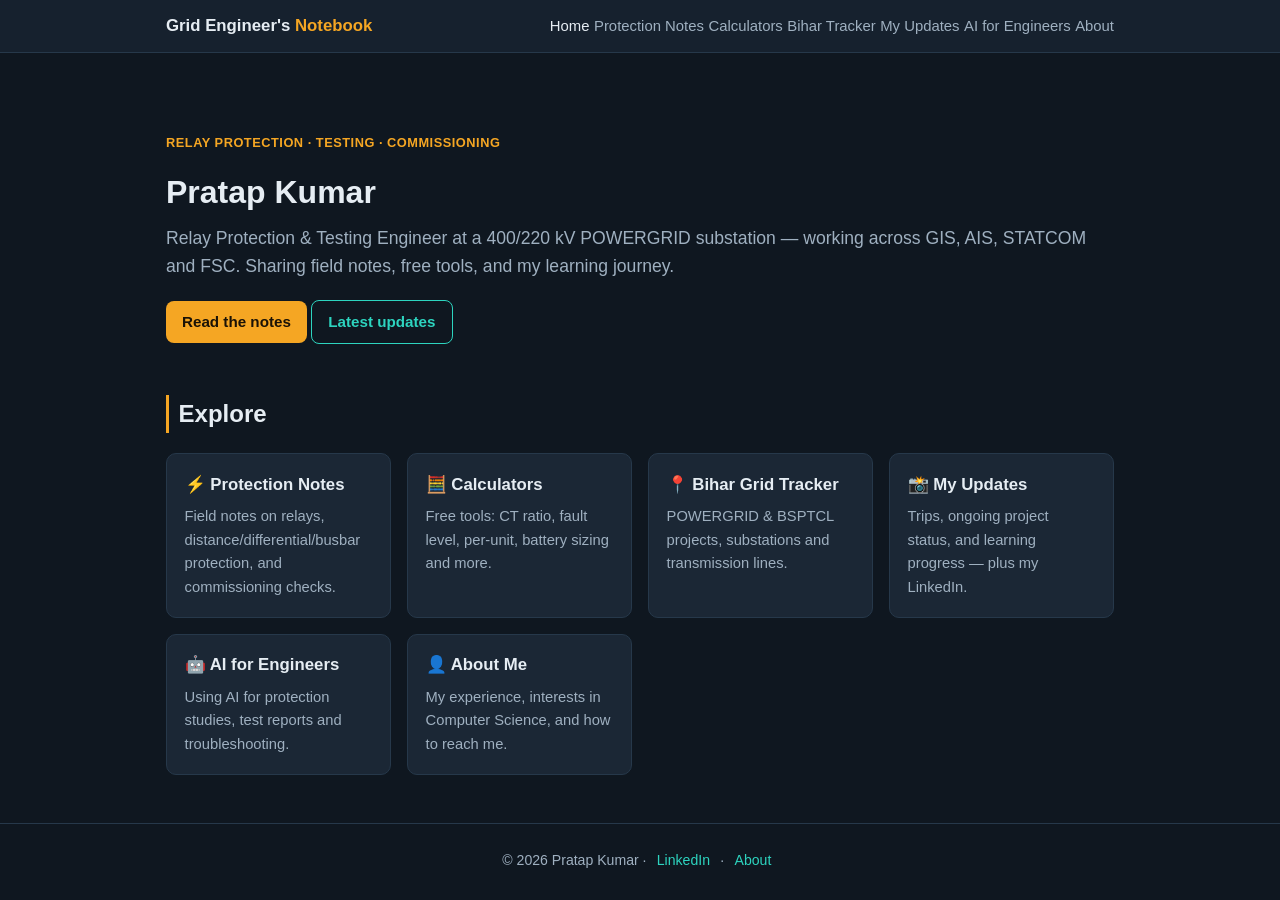
==== index.html @ d4893215 "Add files via upload" ====
<!DOCTYPE html>
<html lang="en">
<head>
  <meta charset="UTF-8">
  <meta name="viewport" content="width=device-width, initial-scale=1.0">
  <title>Pratap Kumar — Grid Engineer's Notebook</title>
  <meta name="description" content="Relay protection, testing & commissioning notes, free calculators, and updates by Pratap Kumar, POWERGRID engineer.">
  <link rel="stylesheet" href="style.css">
</head>
<body>
  <header class="site">
    <div class="nav-inner">
      <a class="brand" href="index.html">Grid Engineer's <span>Notebook</span></a>
      <nav>
        <a href="index.html" class="active">Home</a>
        <a href="notes/index.html">Protection Notes</a>
        <a href="calculators/index.html">Calculators</a>
        <a href="bihar-tracker/index.html">Bihar Tracker</a>
        <a href="updates/index.html">My Updates</a>
        <a href="ai-for-engineers/index.html">AI for Engineers</a>
        <a href="about.html">About</a>
      </nav>
    </div>
  </header>

  <main>
    <section class="hero">
      <p class="tag">Relay Protection · Testing · Commissioning</p>
      <h1>Pratap Kumar</h1>
      <p class="lead">Relay Protection &amp; Testing Engineer at a 400/220&nbsp;kV POWERGRID substation — working across GIS, AIS, STATCOM and FSC. Sharing field notes, free tools, and my learning journey.</p>
      <a class="btn" href="notes/index.html">Read the notes</a>
      <a class="btn outline" href="updates/index.html">Latest updates</a>
    </section>

    <h2>Explore</h2>
    <div class="grid">
      <a class="card" href="notes/index.html">
        <h3>⚡ Protection Notes</h3>
        <p>Field notes on relays, distance/differential/busbar protection, and commissioning checks.</p>
      </a>
      <a class="card" href="calculators/index.html">
        <h3>🧮 Calculators</h3>
        <p>Free tools: CT ratio, fault level, per-unit, battery sizing and more.</p>
      </a>
      <a class="card" href="bihar-tracker/index.html">
        <h3>📍 Bihar Grid Tracker</h3>
        <p>POWERGRID &amp; BSPTCL projects, substations and transmission lines.</p>
      </a>
      <a class="card" href="updates/index.html">
        <h3>📸 My Updates</h3>
        <p>Trips, ongoing project status, and learning progress — plus my LinkedIn.</p>
      </a>
      <a class="card" href="ai-for-engineers/index.html">
        <h3>🤖 AI for Engineers</h3>
        <p>Using AI for protection studies, test reports and troubleshooting.</p>
      </a>
      <a class="card" href="about.html">
        <h3>👤 About Me</h3>
        <p>My experience, interests in Computer Science, and how to reach me.</p>
      </a>
    </div>
  </main>

  <footer class="site">
    <div>
      © <span id="year"></span> Pratap Kumar ·
      <a href="https://www.linkedin.com/in/pratap-kumar-684b3a3b4/" target="_blank" rel="noopener">LinkedIn</a> ·
      <a href="about.html">About</a>
    </div>
  </footer>
  <script src="script.js"></script>
</body>
</html>
---- style.css ----
/* ===== Grid Engineer's Notebook — shared styles ===== */
:root {
  --bg: #0f1720;
  --bg-soft: #16212e;
  --card: #1b2735;
  --text: #e6edf3;
  --muted: #9fb0c0;
  --accent: #f5a623;      /* electric amber */
  --accent-2: #2dd4bf;    /* teal */
  --border: #26384a;
  --max: 980px;
}

* { box-sizing: border-box; }

body {
  margin: 0;
  font-family: -apple-system, "Segoe UI", Roboto, Helvetica, Arial, sans-serif;
  background: var(--bg);
  color: var(--text);
  line-height: 1.6;
}

a { color: var(--accent-2); text-decoration: none; }
a:hover { text-decoration: underline; }

/* ---- Header / nav ---- */
header.site {
  background: var(--bg-soft);
  border-bottom: 1px solid var(--border);
  position: sticky;
  top: 0;
  z-index: 10;
}
.nav-inner {
  max-width: var(--max);
  margin: 0 auto;
  padding: 0.8rem 1rem;
  display: flex;
  align-items: center;
  flex-wrap: wrap;
  gap: 0.4rem 1.1rem;
}
.brand {
  font-weight: 700;
  color: var(--text);
  margin-right: auto;
  font-size: 1.05rem;
}
.brand span { color: var(--accent); }
nav a {
  color: var(--muted);
  font-size: 0.93rem;
}
nav a:hover, nav a.active { color: var(--text); text-decoration: none; }

/* ---- Layout ---- */
main { max-width: var(--max); margin: 0 auto; padding: 1.8rem 1rem 3rem; }
.hero { padding: 2.4rem 0 1.2rem; }
.hero h1 { font-size: 2rem; margin: 0 0 0.4rem; }
.hero p.lead { color: var(--muted); font-size: 1.1rem; margin: 0.3rem 0 1.2rem; }
.tag { color: var(--accent); font-weight: 600; letter-spacing: 0.04em; text-transform: uppercase; font-size: 0.8rem; }

h2 { margin-top: 2rem; border-left: 3px solid var(--accent); padding-left: 0.6rem; }

/* ---- Cards grid ---- */
.grid {
  display: grid;
  grid-template-columns: repeat(auto-fill, minmax(220px, 1fr));
  gap: 1rem;
  margin-top: 1rem;
}
.card {
  background: var(--card);
  border: 1px solid var(--border);
  border-radius: 10px;
  padding: 1.1rem;
  display: block;
  color: var(--text);
  transition: border-color .15s, transform .15s;
}
.card:hover { border-color: var(--accent); transform: translateY(-2px); text-decoration: none; }
.card h3 { margin: 0 0 0.4rem; font-size: 1.05rem; }
.card p { margin: 0; color: var(--muted); font-size: 0.92rem; }

/* ---- Buttons ---- */
.btn {
  display: inline-block;
  background: var(--accent);
  color: #1a1206;
  font-weight: 600;
  padding: 0.55rem 1rem;
  border-radius: 8px;
  border: none;
  cursor: pointer;
  font-size: 0.95rem;
}
.btn:hover { text-decoration: none; opacity: 0.92; }
.btn.outline { background: transparent; color: var(--accent-2); border: 1px solid var(--accent-2); }

/* ---- Calculator ---- */
.calc { background: var(--card); border: 1px solid var(--border); border-radius: 10px; padding: 1.4rem; max-width: 480px; }
.calc label { display: block; margin: 0.8rem 0 0.25rem; font-size: 0.9rem; color: var(--muted); }
.calc input, .calc select {
  width: 100%; padding: 0.55rem; border-radius: 7px;
  border: 1px solid var(--border); background: var(--bg); color: var(--text); font-size: 1rem;
}
.result { margin-top: 1.2rem; padding: 1rem; background: var(--bg); border-radius: 8px; border: 1px dashed var(--accent); font-size: 1.05rem; }
.result strong { color: var(--accent); }

/* ---- Updates feed ---- */
.update {
  background: var(--card); border: 1px solid var(--border); border-radius: 10px;
  padding: 1.1rem; margin-bottom: 1rem;
}
.update .date { color: var(--accent); font-size: 0.82rem; font-weight: 600; }
.update h3 { margin: 0.2rem 0 0.5rem; }
.update img { max-width: 100%; border-radius: 8px; margin-top: 0.6rem; }
.badge { display:inline-block; font-size:0.72rem; padding:0.15rem 0.5rem; border-radius:20px; background:var(--bg-soft); color:var(--accent-2); border:1px solid var(--border); margin-left:0.4rem;}

/* ---- Footer ---- */
footer.site {
  border-top: 1px solid var(--border);
  color: var(--muted);
  font-size: 0.88rem;
  text-align: center;
  padding: 1.6rem 1rem;
}
footer.site a { margin: 0 0.4rem; }

.muted { color: var(--muted); }
ul.clean { padding-left: 1.1rem; }
ul.clean li { margin: 0.3rem 0; }
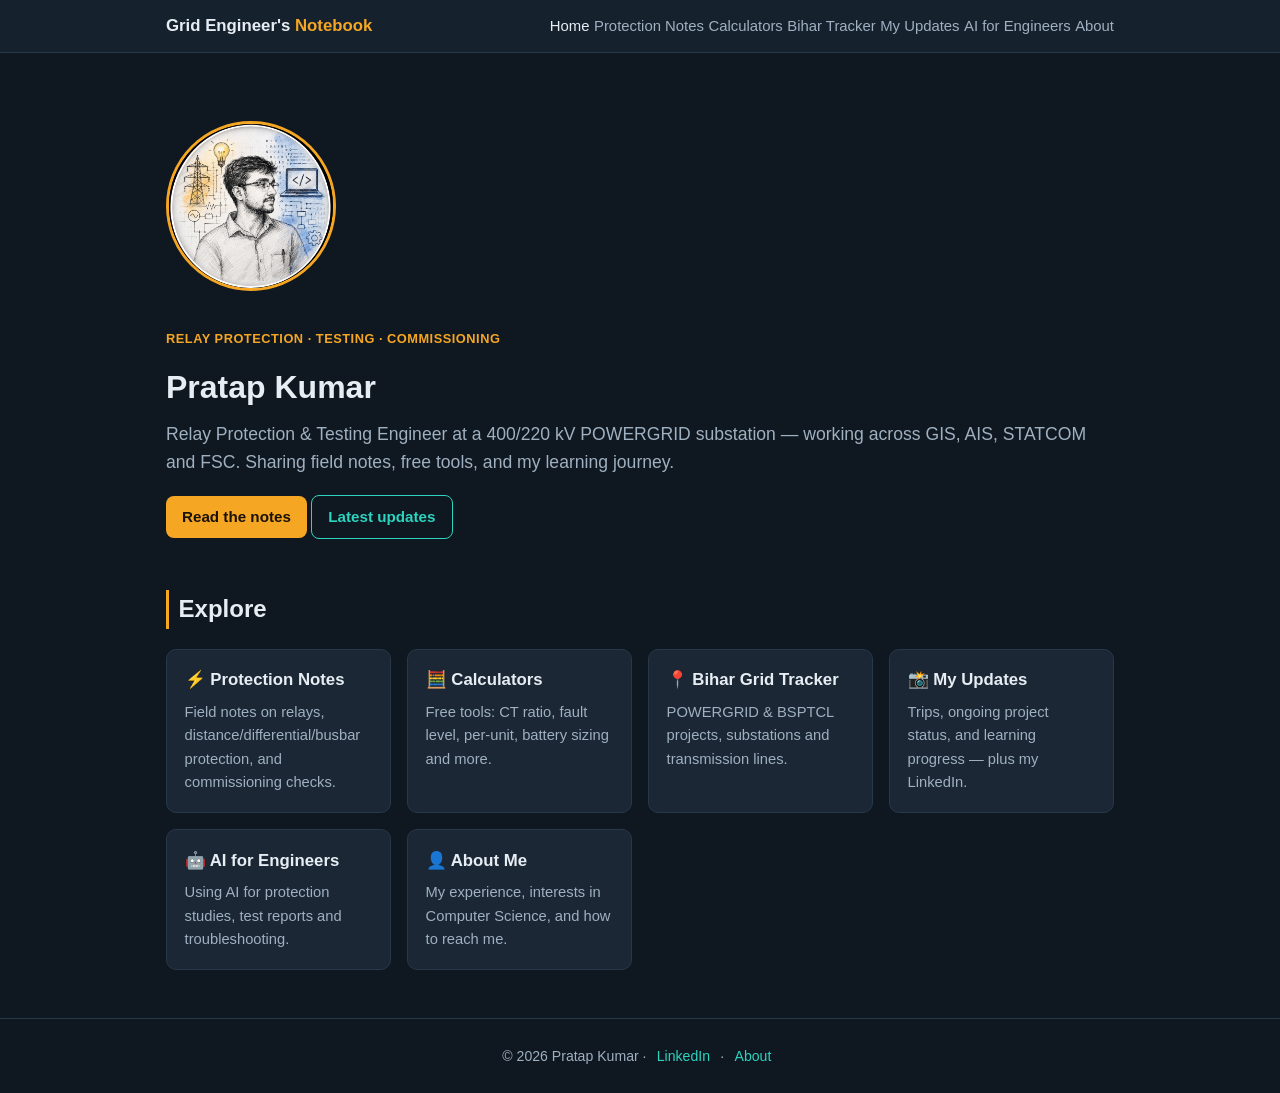
==== commit 3fcc635e: "Add files via upload" ====
--- a/index.html
+++ b/index.html
@@ -5,6 +5,7 @@
   <meta name="viewport" content="width=device-width, initial-scale=1.0">
   <title>Pratap Kumar — Grid Engineer's Notebook</title>
   <meta name="description" content="Relay protection, testing & commissioning notes, free calculators, and updates by Pratap Kumar, POWERGRID engineer.">
+  <link rel="icon" type="image/jpeg" href="assets/images/profile.jpg">
   <link rel="stylesheet" href="style.css">
 </head>
 <body>
@@ -25,11 +26,16 @@
 
   <main>
     <section class="hero">
-      <p class="tag">Relay Protection · Testing · Commissioning</p>
-      <h1>Pratap Kumar</h1>
-      <p class="lead">Relay Protection &amp; Testing Engineer at a 400/220&nbsp;kV POWERGRID substation — working across GIS, AIS, STATCOM and FSC. Sharing field notes, free tools, and my learning journey.</p>
-      <a class="btn" href="notes/index.html">Read the notes</a>
-      <a class="btn outline" href="updates/index.html">Latest updates</a>
+      <div class="hero-flex">
+        <img class="profile-img large" src="assets/images/profile.jpg" alt="Portrait of Pratap Kumar">
+        <div>
+          <p class="tag">Relay Protection · Testing · Commissioning</p>
+          <h1>Pratap Kumar</h1>
+          <p class="lead">Relay Protection &amp; Testing Engineer at a 400/220&nbsp;kV POWERGRID substation — working across GIS, AIS, STATCOM and FSC. Sharing field notes, free tools, and my learning journey.</p>
+          <a class="btn" href="notes/index.html">Read the notes</a>
+          <a class="btn outline" href="updates/index.html">Latest updates</a>
+        </div>
+      </div>
     </section>
 
     <h2>Explore</h2>
--- a/style.css
+++ b/style.css
@@ -57,6 +57,13 @@
 /* ---- Layout ---- */
 main { max-width: var(--max); margin: 0 auto; padding: 1.8rem 1rem 3rem; }
 .hero { padding: 2.4rem 0 1.2rem; }
+.hero-flex { display: flex; align-items: center; gap: 1.6rem; flex-wrap: wrap; }
+.profile-img {
+  width: 150px; height: 150px; border-radius: 50%;
+  object-fit: cover; border: 3px solid var(--accent);
+  flex-shrink: 0; background: #fff;
+}
+.profile-img.large { width: 170px; height: 170px; }
 .hero h1 { font-size: 2rem; margin: 0 0 0.4rem; }
 .hero p.lead { color: var(--muted); font-size: 1.1rem; margin: 0.3rem 0 1.2rem; }
 .tag { color: var(--accent); font-weight: 600; letter-spacing: 0.04em; text-transform: uppercase; font-size: 0.8rem; }
